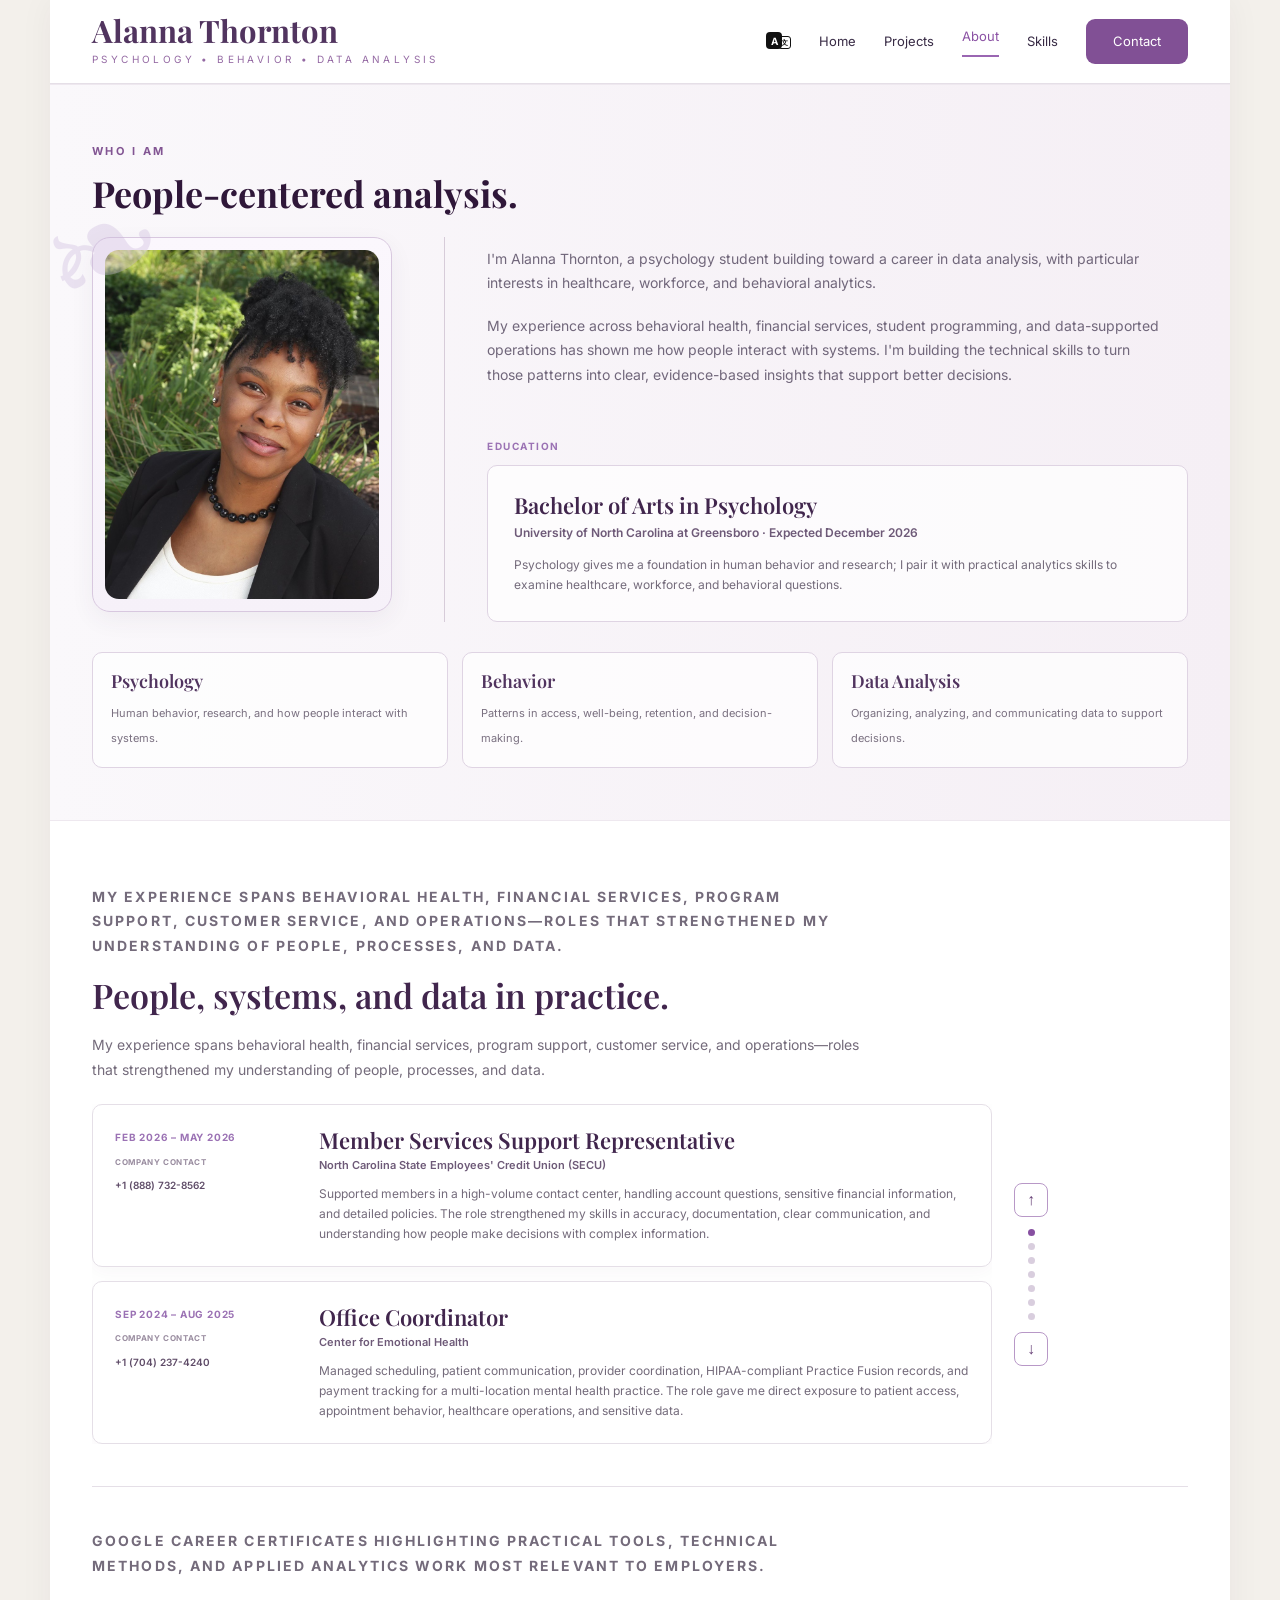
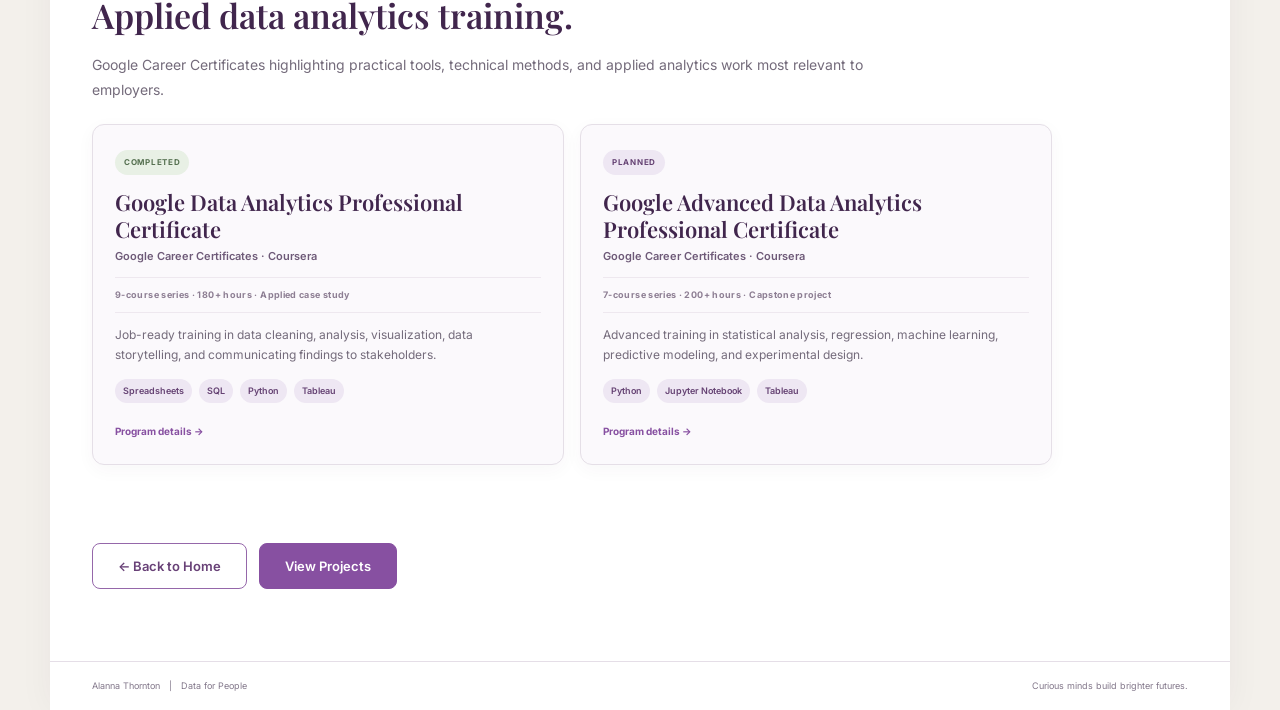
==== about.html @ 174da4b3 "Fix About language switching" ====
<!DOCTYPE html>
<html lang="en">
<head>
<meta charset="UTF-8">
<meta name="viewport" content="width=device-width,initial-scale=1.0">
<meta name="description" content="About Alanna Thornton: psychology, work experience, professional certificates, education, and a people-centered approach to data analysis.">
<title>About | Alanna Thornton</title>
<link rel="preconnect" href="https://fonts.googleapis.com">
<link rel="preconnect" href="https://fonts.gstatic.com" crossorigin>
<link href="https://fonts.googleapis.com/css2?family=Inter:wght@400;500;600;700&family=Playfair+Display:wght@600;700&display=swap" rel="stylesheet">
<link rel="stylesheet" href="styles.css?v=20260917-4">
<link rel="stylesheet" href="nav.css?v=4">
<link rel="stylesheet" href="about.css?v=12">
<script src="language.js?v=2" defer></script>
<script src="contact-language.js?v=1" defer></script>
<script src="about-page-language.js?v=1" defer></script>
<script src="experience-carousel.js?v=3" defer></script>
</head>
<body id="top">
<div class="page-shell">
<header class="site-header">
<div class="wordmark"><strong>Alanna Thornton</strong><span>PSYCHOLOGY • BEHAVIOR • DATA ANALYSIS</span></div>
<nav aria-label="Main navigation">
<a href="index.html">Home</a>
<div class="nav-dropdown">
<a href="projects.html">Projects</a>
<div class="nav-dropdown-menu" aria-label="Project categories">
<a href="healthcare.html">Healthcare</a>
<a href="workforce.html">Workforce</a>
<a href="behavioral.html">Behavioral</a>
</div>
</div>
<div class="nav-dropdown">
<a class="active" href="about.html">About</a>
<div class="nav-dropdown-menu" aria-label="About sections">
<a href="about.html#who-i-am">Who I Am</a>
<a href="about.html#work-experience">Work Experience</a>
<a href="about.html#certificates">Certificates</a>
</div>
</div>
<a href="index.html#skills">Skills</a>
<a class="connect" data-contact-nav href="contact.html">Contact</a>
</nav>
</header>
<main>
<section class="about section who-intro-combined" id="who-i-am" aria-labelledby="who-heading">
<div class="about-heading">
<p class="kicker">WHO I AM</p>
<h2 id="who-heading">People-centered analysis.</h2>
</div>
<div class="who-intro-grid">
<aside class="who-intro-photo" aria-label="Profile photo area">
<div class="profile-frame">
<img src="me.JPEG?v=1" alt="Portrait of Alanna Thornton">
</div>
</aside>
<div class="who-intro-copy">
<p>I'm Alanna Thornton, a psychology student building toward a career in data analysis, with particular interests in healthcare, workforce, and behavioral analytics.</p>
<p>My experience across behavioral health, financial services, student programming, and data-supported operations has shown me how people interact with systems. I'm building the technical skills to turn those patterns into clear, evidence-based insights that support better decisions.</p>
</div>
</div>
<div class="focus-grid">
<div class="focus-card"><strong>Psychology</strong><span>Human behavior, research, and how people interact with systems.</span></div>
<div class="focus-card"><strong>Behavior</strong><span>Patterns in access, well-being, retention, and decision-making.</span></div>
<div class="focus-card"><strong>Data Analysis</strong><span>Organizing, analyzing, and communicating data to support decisions.</span></div>
</div>
<div class="who-education" id="education" aria-labelledby="education-heading">
<p class="section-label">EDUCATION</p>
<div class="education-card">
<h3 id="education-heading">Bachelor of Arts in Psychology</h3>
<div class="education-school">University of North Carolina at Greensboro · Expected December 2026</div>
<p>Psychology gives me a foundation in human behavior and research; I pair it with practical analytics skills to examine healthcare, workforce, and behavioral questions.</p>
</div>
</div>
</section>
<div class="about-page">
<section class="about-section" id="work-experience" aria-labelledby="experience-heading">
<p class="section-label">WORK EXPERIENCE</p>
<h2 id="experience-heading">People, systems, and data in practice.</h2>
<p>My experience spans behavioral health, financial services, program support, customer service, and operations—roles that strengthened my understanding of people, processes, and data.</p>
<div class="experience-list">
<article class="experience-card">
<div class="experience-meta"><div class="experience-date">Feb 2026 – May 2026</div><div class="experience-phone"><span>Company contact</span><a href="tel:+18887328562">+1 (888) 732-8562</a></div></div>
<div><h3>Member Services Support Representative</h3><div class="experience-org">North Carolina State Employees' Credit Union (SECU)</div><p>Supported members in a high-volume contact center, handling account questions, sensitive financial information, and detailed policies. The role strengthened my skills in accuracy, documentation, clear communication, and understanding how people make decisions with complex information.</p></div>
</article>
<article class="experience-card">
<div class="experience-meta"><div class="experience-date">Sep 2024 – Aug 2025</div><div class="experience-phone"><span>Company contact</span><a href="tel:+17042374240">+1 (704) 237-4240</a></div></div>
<div><h3>Office Coordinator</h3><div class="experience-org">Center for Emotional Health</div><p>Managed scheduling, patient communication, provider coordination, HIPAA-compliant Practice Fusion records, and payment tracking for a multi-location mental health practice. The role gave me direct exposure to patient access, appointment behavior, healthcare operations, and sensitive data.</p></div>
</article>
<article class="experience-card">
<div class="experience-meta"><div class="experience-date">Feb 2023 – May 2023</div><div class="experience-phone"><span>HR contact</span><a href="tel:+18282516605">+1 (828) 251-6605</a></div></div>
<div><h3>Assistant Program & Academics Coordinator</h3><div class="experience-org">UNC Asheville Junior Bulldogs Program</div><p>Supported a 300+ student pre-college program by administering surveys, collecting data, maintaining databases, analyzing results, and recommending program improvements. This role most directly connected behavior, engagement, accessibility, and data-driven decision-making.</p></div>
</article>
<article class="experience-card">
<div class="experience-meta"><div class="experience-date">Jul 2024 – Aug 2024</div><div class="experience-phone"><span>Company contact</span><a href="tel:+13365423489">+1 (336) 542-3489</a></div></div>
<div><h3>Family Service Counselor</h3><div class="experience-org">Lakeview Memorial Park / Everstory Partners</div><p>Guided families through end-of-life planning, managed client records and required documentation, and explained service options. The role strengthened empathy-centered communication, accurate recordkeeping, and my understanding of decision-making under stress.</p></div>
</article>
<article class="experience-card">
<div class="experience-meta"><div class="experience-date">May 2023 – Jun 2023</div><div class="experience-phone"><span>Company contact</span><a href="tel:+18007332767">+1 (800) 733-2767</a></div></div>
<div><h3>Blood Drive Host</h3><div class="experience-org">American Red Cross</div><p>Organized a community blood drive, recruited donors through contact lists and community partnerships, and created outreach and social-media plans. The experience strengthened my understanding of engagement, participation behavior, and how communication influences follow-through.</p></div>
</article>
<article class="experience-card">
<div class="experience-meta"><div class="experience-date">May 2019 – Jun 2025</div><div class="experience-phone"><span>Company contact</span><a href="tel:+13362746500">+1 (336) 274-6500</a></div></div>
<div><h3>Warehouse Shift Lead / Inventory Specialist <span style="font-size:.65em;font-family:Inter,sans-serif;font-weight:600;color:#8a7b90">(Seasonal)</span></h3><div class="experience-org">Lucky Dog Volleyball</div><p>Received, inspected, inventoried, organized, and shipped uniforms nationwide. The role built practical experience in inventory accuracy, quality control, structured data, and workflow consistency—skills that translate directly to reliable analytical work.</p></div>
</article>
<article class="experience-card">
<div class="experience-meta"><div class="experience-date">Oct 2023 – Jun 2024</div><div class="experience-phone"><span>Company contact</span><a href="tel:+13365470771">+1 (336) 547-0771</a></div></div>
<div><h3>Cashier & Kitchen Staff</h3><div class="experience-org">Jams Deli</div><p>Served 200+ customers daily while supporting inventory, cash accuracy, reservations, and community events. The role provided experience with high-volume behavior patterns, operational flow, demand, and transaction accuracy.</p></div>
</article>
</div>
</section>
<section class="about-section" id="certificates" aria-labelledby="certificates-heading">
<p class="section-label">PROFESSIONAL CERTIFICATES</p>
<h2 id="certificates-heading">Applied data analytics training.</h2>
<p>Google Career Certificates highlighting practical tools, technical methods, and applied analytics work most relevant to employers.</p>
<div class="certificate-grid">
<article class="certificate-card">
<span class="certificate-status complete">Completed</span>
<h3>Google Data Analytics Professional Certificate</h3>
<div class="certificate-issuer">Google Career Certificates · Coursera</div>
<div class="certificate-meta">9-course series · 180+ hours · Applied case study</div>
<p>Job-ready training in data cleaning, analysis, visualization, data storytelling, and communicating findings to stakeholders.</p>
<div class="certificate-skills"><span>Spreadsheets</span><span>SQL</span><span>Python</span><span>Tableau</span></div>
<a class="certificate-link" href="https://www.coursera.org/professional-certificates/google-data-analytics" target="_blank" rel="noopener noreferrer">Program details →</a>
</article>
<article class="certificate-card">
<span class="certificate-status planned">Planned</span>
<h3>Google Advanced Data Analytics Professional Certificate</h3>
<div class="certificate-issuer">Google Career Certificates · Coursera</div>
<div class="certificate-meta">7-course series · 200+ hours · Capstone project</div>
<p>Advanced training in statistical analysis, regression, machine learning, predictive modeling, and experimental design.</p>
<div class="certificate-skills"><span>Python</span><span>Jupyter Notebook</span><span>Tableau</span></div>
<a class="certificate-link" href="https://www.coursera.org/professional-certificates/google-advanced-data-analytics" target="_blank" rel="noopener noreferrer">Program details →</a>
</article>
</div>
</section>
<div class="page-actions"><a class="btn outline" href="index.html">← Back to Home</a><a class="btn primary" href="projects.html">View Projects</a></div>
</div>
</main>
<footer><span>Alanna Thornton &nbsp; | &nbsp; Data for People</span><span>Curious minds build brighter futures.</span></footer>
</div>
</body>
</html>
---- styles.css ----
:root{--lav:#A78BCA;--plum:#51345F;--deep:#2f1739;--light:#EAE1F2;--sage:#879D84;--ivory:#FAF8F5;--paper:#fff;--gray:#E9E7EB;--text:#29242D;--muted:#706778;--line:#e5dfe7;--panel:#f8f4f8}*{box-sizing:border-box}html{scroll-behavior:smooth}body{margin:0;background:#f3f0eb;color:var(--text);font-family:Inter,sans-serif;line-height:1.55}.page-shell{width:min(1180px,100%);margin:0 auto;background:#fff;box-shadow:0 0 32px rgba(60,45,55,.05)}.site-header{height:84px;padding:0 42px;display:flex;align-items:center;justify-content:space-between;border-bottom:1px solid var(--line);background:#fff}.wordmark{text-decoration:none;color:var(--plum);display:flex;flex-direction:column}.wordmark strong{font:700 31px/1 'Playfair Display',serif}.wordmark span{font-size:10px;letter-spacing:.34em;margin-top:6px;color:#9469a3}.site-header nav{display:flex;align-items:center;gap:28px}.site-header nav a{font-size:13px;text-decoration:none;color:#382b45}.site-header nav .active{color:#8b52a4;border-bottom:2px solid #9a66b2;padding-bottom:8px}.site-header .connect{background:#815095;color:#fff;padding:12px 27px;border-radius:9px}.hero{display:grid;grid-template-columns:51% 49%;min-height:475px;background:#fff}.hero-copy{padding:56px 38px 54px 42px;display:flex;flex-direction:column;justify-content:center}.kicker{font-size:11px;letter-spacing:.22em;color:#825593;font-weight:700;margin:0 0 16px}.kicker span{padding:0 7px;color:#795386}.hero h1,.section-title h2,.about h2,.lower h2{font-family:'Playfair Display',serif;color:var(--deep)}.hero h1{font-size:54px;line-height:.98;letter-spacing:-.02em;margin:0 0 20px}.hero-copy>p:not(.kicker){max-width:560px;margin:0 0 25px;color:#685f70;font-size:15px;line-height:1.62}.actions,.contact-actions{display:flex;gap:14px;flex-wrap:wrap}.btn{display:inline-flex;align-items:center;justify-content:center;text-decoration:none;padding:12px 25px;border-radius:8px;font-size:13px;font-weight:600;transition:.2s ease}.btn.primary{background:#8750a1;color:#fff;border:1px solid #8750a1}.btn.outline{border:1px solid #9567aa;color:#684177;background:#fff}.btn:hover{transform:translateY(-1px)}.hero-art{overflow:hidden;background:#f3ede9}.hero-art img{display:block;width:100%;height:100%;min-height:475px;object-fit:cover}.section{padding:56px 42px}.projects{background:#fff}.section-title{display:flex;justify-content:space-between;align-items:flex-end;gap:28px;margin-bottom:26px}.section-title h2,.about h2,.lower h2{font-size:29px;line-height:1.08;margin:0}.section-title p,.lower p{font-size:12px;color:var(--muted);margin:5px 0 0}.section-title>a,.project-link{color:#814a9b;font-size:12px}.cards{display:grid;grid-template-columns:repeat(3,1fr);gap:18px}.project-card{border:1px solid var(--line);border-radius:7px;padding:10px;background:#fff;display:flex;flex-direction:column;min-height:390px}.preview{height:192px;border:1px solid #e4dfe6;border-radius:4px;background:#fcfbfd;padding:8px;overflow:hidden}.preview-title{height:27px;padding:5px 9px;background:#f0e9f4;color:#4f2e62;font-size:11px;font-weight:700}.metrics{display:grid;grid-template-columns:repeat(3,1fr);gap:6px;margin:7px 0}.metrics b{background:#fff;text-align:center;color:#432452;padding:8px 2px;font-size:14px}.metrics small{display:block;color:#776d7e;font-size:7px;margin-top:3px}.line-chart{height:68px;display:flex;align-items:flex-end;gap:18px;padding:9px 15px;position:relative}.line-chart:before{content:"";position:absolute;left:13px;right:13px;top:36px;border-top:2px solid #9f73b9;transform:skewY(-7deg);opacity:.7}.line-chart i{width:9px;height:9px;border-radius:50%;background:#9568b3;position:relative;z-index:2}.line-chart i:nth-child(2){transform:translateY(-13px)}.line-chart i:nth-child(3){transform:translateY(-5px)}.line-chart i:nth-child(4){transform:translateY(-23px)}.line-chart i:nth-child(5){transform:translateY(-12px)}.line-chart i:nth-child(6){transform:translateY(-19px)}.line-chart i:nth-child(7){transform:translateY(-8px)}.baseline{margin:1px 16px;border-top:2px solid #8aa087}.bar-chart{height:88px;display:flex;align-items:flex-end;gap:12px;padding:8px 17px}.bar-chart i{width:27px;background:#9b72b4;height:55%}.bar-chart i:nth-child(2){height:76%}.bar-chart i:nth-child(3){height:48%}.bar-chart i:nth-child(4){height:42%}.bar-chart i:nth-child(5){height:32%}.bar-chart i:nth-child(6){height:23%;background:#879D84}.code{font:8px/1.7 monospace;color:#6b6271;background:#fff;border:1px solid #ece8ee;margin-top:7px;padding:9px;height:78px}.scatter{height:70px;position:relative}.scatter i{position:absolute;width:9px;height:9px;border-radius:50%;background:#9066ad}.scatter i:nth-child(1){left:12%;top:42%}.scatter i:nth-child(2){left:30%;top:69%}.scatter i:nth-child(3){left:50%;top:39%}.scatter i:nth-child(4){left:71%;top:58%}.scatter i:nth-child(5){left:88%;top:36%}.project-card h3{font:600 18px/1.2 'Playfair Display',serif;color:#41264d;margin:11px 0 6px}.project-card>p{font-size:11px;line-height:1.5;color:#746b7b;margin:0 0 10px}.chips{display:flex;gap:6px;margin:0 0 9px;flex-wrap:wrap}.chips span{font-size:8px;background:#eee7f3;color:#654273;border-radius:12px;padding:4px 8px}.project-link{margin-top:auto;display:inline-block}.about{position:relative;background:linear-gradient(90deg,#faf8fb,#f5eff5);display:grid;grid-template-columns:42% 58%;gap:48px;align-items:center;border-top:1px solid #eee8ef;border-bottom:1px solid #eee8ef;padding-top:64px;padding-bottom:64px;overflow:hidden}.about:before{content:"❧";position:absolute;left:-8px;bottom:-24px;font-size:145px;color:#cbb8dc;opacity:.35;transform:rotate(-23deg)}.about-heading,.about-copy{position:relative;z-index:1}.about-copy{border-left:1px solid #d7ccd9;padding-left:42px}.about-copy p{font-size:13px;line-height:1.65;color:#71677b;margin:0 0 20px;max-width:560px}.about-copy .btn{padding:10px 18px;font-size:11px}.lower{display:block;background:#fff;padding-top:50px;padding-bottom:52px}.skills{padding:0;border:0}.skill-grid{display:grid;grid-template-columns:repeat(5,minmax(0,1fr));gap:12px;margin-top:22px}.skill-grid span{display:flex;align-items:center;gap:9px;min-height:54px;background:#fff;border:1px solid #e7e1e8;border-radius:8px;padding:12px 14px;font-size:11px;line-height:1.35;color:#493454;box-shadow:0 2px 5px rgba(63,45,70,.05)}.skill-grid b{font-size:15px;color:#6e4e80;flex:0 0 auto}.note{margin-top:15px!important;font-size:9px!important}.contact{padding-left:40px}.contact p{max-width:430px;line-height:1.55;margin:6px 0 18px}.contact .btn{padding:11px 18px;font-size:11px}.disabled{opacity:.76;cursor:default;pointer-events:none}footer{padding:17px 42px;display:flex;justify-content:space-between;gap:20px;font-size:9px;color:#82778a;background:#fff;border-top:1px solid #e5dee7}@media(max-width:900px){.site-header{height:auto;padding:18px 24px;align-items:flex-start}.wordmark strong{font-size:25px}.site-header nav{gap:14px;flex-wrap:wrap;justify-content:flex-end}.site-header nav a{font-size:11px}.site-header .connect{padding:9px 13px}.hero{grid-template-columns:1fr}.hero-copy{padding:54px 30px}.hero h1{font-size:50px}.hero-art img{min-height:390px}.cards{grid-template-columns:1fr}.project-card{min-height:0}.preview{height:230px}.about{grid-template-columns:1fr}.about-copy{border-left:0;border-top:1px solid #d7ccd9;padding:28px 0 0}.skill-grid{grid-template-columns:repeat(3,1fr)}}@media(max-width:560px){.site-header{display:block}.wordmark{margin-bottom:17px}.site-header nav{justify-content:flex-start}.site-header nav a{font-size:10px}.hero-copy,.section{padding-left:22px;padding-right:22px}.hero h1{font-size:42px}.hero-art img{min-height:300px}.section-title{display:block}.section-title>a{display:inline-block;margin-top:10px}.section{padding-top:44px;padding-bottom:44px}.skill-grid{grid-template-columns:1fr}.about:before{font-size:100px}.contact-actions{align-items:stretch;flex-direction:column}.contact .btn{width:100%}footer{padding:16px 22px;flex-direction:column}}
---- nav.css ----
.site-header nav> a,.site-header nav .nav-dropdown>a{transition:color .2s ease,opacity .2s ease}.site-header nav> a:not(.active):hover,.site-header nav .nav-dropdown>a:hover{color:#8750a1}.nav-dropdown{position:relative;display:flex;align-items:center}.nav-dropdown>a{font-size:13px;text-decoration:none;color:#382b45;white-space:nowrap}.nav-dropdown-menu{position:absolute;top:calc(100% + 12px);left:50%;z-index:50;min-width:170px;padding:8px;background:#fff;border:1px solid #e5dfe7;border-radius:9px;box-shadow:0 12px 28px rgba(60,45,55,.12);opacity:0;visibility:hidden;pointer-events:none;transform:translate(-50%,-6px);transition:opacity .18s ease,transform .18s ease,visibility .18s ease}.nav-dropdown:hover .nav-dropdown-menu,.nav-dropdown:focus-within .nav-dropdown-menu{opacity:1;visibility:visible;pointer-events:auto;transform:translate(-50%,0)}.nav-dropdown-menu a{display:block;padding:9px 11px;border-radius:6px;font-size:12px!important;line-height:1.2;text-decoration:none;color:#4b3b53!important;white-space:nowrap;transition:background .18s ease,color .18s ease}.nav-dropdown-menu a:hover,.nav-dropdown-menu a:focus-visible{background:#f2ebf6;color:#76468b!important}.nav-dropdown-menu::before{content:"";position:absolute;left:0;right:0;top:-13px;height:13px}.language-switcher{position:relative;display:flex;align-items:center;flex:0 0 auto}.language-toggle{position:relative;width:25px;height:20px;padding:0;border:0;background:transparent;cursor:pointer}.lang-glyph{position:absolute;display:flex;align-items:center;justify-content:center;font-family:Inter,sans-serif;font-weight:700;line-height:1}.lang-a{left:0;top:1px;width:16px;height:17px;border-radius:4px;background:#111;color:#fff;font-size:10px;z-index:2}.lang-char{left:12px;top:5px;width:13px;height:13px;border:1.1px solid #111;border-radius:3px;background:#fff;color:#111;font-size:7px;z-index:1}.language-toggle:hover .lang-a,.language-toggle:focus-visible .lang-a{background:#51345f}.language-toggle:focus-visible{outline:2px solid #a78bca;outline-offset:2px;border-radius:4px}.language-menu{position:absolute;top:calc(100% + 10px);left:0;z-index:60;min-width:142px;padding:7px;background:#fff;border:1px solid #e5dfe7;border-radius:9px;box-shadow:0 12px 28px rgba(60,45,55,.14);opacity:0;visibility:hidden;pointer-events:none;transform:translateY(-5px);transition:opacity .18s ease,transform .18s ease,visibility .18s ease}.language-switcher.open .language-menu{opacity:1;visibility:visible;pointer-events:auto;transform:translateY(0)}.language-menu button{width:100%;border:0;background:transparent;border-radius:6px;padding:9px 10px;text-align:left;font:500 12px/1.2 Inter,sans-serif;color:#4b3b53;cursor:pointer}.language-menu button:hover,.language-menu button:focus-visible{background:#f2ebf6;color:#76468b;outline:none}.language-menu button.active{background:#eee7f3;color:#654273;font-weight:700}@media(max-width:900px){.nav-dropdown-menu{left:0;transform:translate(0,-6px)}.nav-dropdown:hover .nav-dropdown-menu,.nav-dropdown:focus-within .nav-dropdown-menu{transform:translate(0,0)}.language-menu{left:0}}
---- about.css ----
.about-page{padding:64px 42px 72px;background:#fff}.about-intro{max-width:760px;margin-bottom:42px}.about-intro .kicker{margin-bottom:14px}.about-intro h1{font:700 48px/1.04 'Playfair Display',serif;color:var(--deep);margin:0 0 16px}.about-intro>p{font-size:15px;line-height:1.7;color:var(--muted);margin:0}.about-section{scroll-margin-top:105px;padding:42px 0;border-top:1px solid var(--line)}.about-section:first-of-type{border-top:0;padding-top:0}.section-label{font-size:10px;font-weight:700;letter-spacing:.15em;text-transform:uppercase;color:#9b72b4;margin:0 0 10px}.about-section h2{font:600 34px/1.15 'Playfair Display',serif;color:#41264d;margin:0 0 18px}.about-section>p{max-width:780px;font-size:14px;line-height:1.75;color:#746b7b;margin:0 0 18px}.who-layout{display:grid;grid-template-columns:minmax(0,1.35fr) minmax(250px,.65fr);gap:34px;align-items:start}.who-copy{min-width:0}.who-copy>p{max-width:780px;font-size:14px;line-height:1.75;color:#746b7b;margin:0 0 18px}.who-photo-panel{display:flex;justify-content:flex-end;padding-top:2px}.profile-frame{width:100%;max-width:300px;aspect-ratio:4/5;border:1px solid #d8c8df;border-radius:18px;padding:12px;background:linear-gradient(180deg,#fbf7fd 0%,#f6f1f9 100%);box-shadow:0 8px 24px rgba(69,48,77,.06)}.profile-placeholder{width:100%;height:100%;border:2px dashed #ccb8d7;border-radius:14px;background:#fff;display:flex;flex-direction:column;align-items:center;justify-content:center;text-align:center;padding:20px}.profile-placeholder span{display:block;font:600 20px/1.2 'Playfair Display',serif;color:#51345f;margin-bottom:7px}.profile-placeholder small{font-size:11px;line-height:1.5;color:#8a7b90}.profile-frame img{width:100%;height:100%;object-fit:cover;border-radius:14px;display:block}.focus-grid{display:grid;grid-template-columns:repeat(3,minmax(0,1fr));gap:14px;margin-top:24px}.focus-card{border:1px solid var(--line);border-radius:10px;padding:18px;background:#fbf9fc}.focus-card strong{display:block;font:600 18px/1.2 'Playfair Display',serif;color:#51345f;margin-bottom:7px}.focus-card span{font-size:11px;line-height:1.55;color:#7a7080}.experience-list{display:grid;gap:16px;max-width:900px;max-height:340px;overflow-y:auto;overscroll-behavior:contain;scroll-snap-type:y mandatory;scroll-padding:14px;padding:4px 12px 4px 0;scrollbar-width:thin;scrollbar-color:#bda7c8 #f3eef5}.experience-list::-webkit-scrollbar{width:7px}.experience-list::-webkit-scrollbar-track{background:#f3eef5;border-radius:99px}.experience-list::-webkit-scrollbar-thumb{background:#bda7c8;border-radius:99px}.experience-card{display:grid;grid-template-columns:180px 1fr;gap:24px;border:1px solid var(--line);border-radius:10px;padding:22px;background:#fff;box-shadow:0 5px 18px rgba(69,48,77,.04);scroll-snap-align:start;scroll-snap-stop:always;transition:border-color .2s ease,box-shadow .2s ease,transform .2s ease}.experience-card:hover{border-color:#d8c8df;box-shadow:0 8px 22px rgba(69,48,77,.07);transform:translateY(-1px)}.experience-meta{padding-top:3px}.experience-date{font-size:10px;font-weight:700;letter-spacing:.08em;text-transform:uppercase;color:#9b72b4}.experience-phone{margin-top:10px}.experience-phone span{display:block;font-size:8px;font-weight:700;letter-spacing:.08em;text-transform:uppercase;color:#9a8da0;margin-bottom:3px}.experience-phone a{font-size:10px;font-weight:600;color:#5f4c68;text-decoration:none;white-space:nowrap}.experience-phone a:hover,.experience-phone a:focus-visible{color:#8750a1;text-decoration:underline}.experience-card h3{font:600 22px/1.2 'Playfair Display',serif;color:#41264d;margin:0 0 4px}.experience-org{font-size:11px;font-weight:600;color:#6e5a78;margin-bottom:10px}.experience-card p{font-size:12px;line-height:1.65;color:#746b7b;margin:0}.education-card{max-width:900px;border:1px solid var(--line);border-radius:10px;padding:26px;background:#fbf9fc}.education-card h3{font:600 25px/1.2 'Playfair Display',serif;color:#41264d;margin:0 0 6px}.education-school{font-size:12px;font-weight:600;color:#6e5a78;margin-bottom:12px}.education-card p{font-size:13px;line-height:1.7;color:#746b7b;margin:0}.page-actions{display:flex;gap:12px;flex-wrap:wrap;margin-top:36px}@media(max-width:900px){.about-page{padding:52px 30px}.about-intro h1{font-size:42px}.who-layout{grid-template-columns:1fr;gap:24px}.who-photo-panel{justify-content:flex-start}.profile-frame{max-width:270px}.focus-grid{grid-template-columns:1fr}.experience-list{max-height:390px}.experience-card{grid-template-columns:1fr;gap:8px}.experience-phone{margin-top:7px}}@media(max-width:560px){.about-page{padding:44px 22px 56px}.about-intro h1{font-size:36px}.about-section h2{font-size:30px}.who-photo-panel{display:block;width:100%;padding-top:2px}.profile-frame{max-width:240px;margin-left:auto;margin-right:auto}.experience-list{max-height:430px;padding-right:8px}.experience-card,.education-card{padding:20px}}
.experience-carousel-shell{display:grid;grid-template-columns:minmax(0,900px) 42px;gap:18px;align-items:center;max-width:960px;margin-top:22px}.experience-carousel-viewport{min-width:0;overflow:hidden;transition:height .48s cubic-bezier(.22,.61,.36,1)}.experience-carousel-shell .experience-list{display:grid;gap:14px;max-width:none;max-height:none;overflow:visible;overscroll-behavior:auto;scroll-snap-type:none;scroll-padding:0;padding:0;scrollbar-width:auto;will-change:transform}.experience-carousel-shell .experience-list::-webkit-scrollbar{display:none}.experience-carousel-shell .experience-card{scroll-snap-align:none;scroll-snap-stop:normal}.experience-carousel-shell .experience-card[hidden]{display:none!important}.experience-carousel-nav{display:flex;flex-direction:column;align-items:center;justify-content:center;gap:9px}.experience-carousel-btn{width:34px;height:34px;border:1px solid #b898c7;border-radius:8px;background:#fff;color:#684177;font-size:16px;line-height:1;cursor:pointer;transition:background .18s ease,color .18s ease,border-color .18s ease,transform .18s ease}.experience-carousel-btn:hover,.experience-carousel-btn:focus-visible{background:#f2ebf6;color:#76468b;border-color:#9567aa;transform:translateY(-1px)}.experience-carousel-dots{display:flex;flex-direction:column;align-items:center;gap:7px;padding:3px 0}.experience-carousel-dot{width:7px;height:7px;padding:0;border:0;border-radius:50%;background:#d9cede;cursor:pointer}.experience-carousel-dot.active{background:#8750a1}@media(max-width:900px){.experience-carousel-shell{grid-template-columns:minmax(0,1fr) 38px;gap:14px}}@media(max-width:560px){.experience-carousel-shell{grid-template-columns:1fr;gap:14px}.experience-carousel-nav{flex-direction:row}.experience-carousel-dots{flex-direction:row;flex-wrap:wrap;justify-content:center}}
.certificate-grid{display:grid;grid-template-columns:repeat(2,minmax(0,1fr));gap:16px;max-width:960px;margin-top:22px}.certificate-card{position:relative;border:1px solid var(--line);border-radius:12px;padding:22px;background:#fbf9fc;box-shadow:0 5px 18px rgba(69,48,77,.04)}.certificate-status{display:inline-flex;align-items:center;border-radius:999px;padding:6px 9px;font-size:8px;font-weight:700;letter-spacing:.09em;text-transform:uppercase;margin-bottom:14px}.certificate-status.complete{background:#e8f0e5;color:#557050}.certificate-status.planned{background:#eee7f3;color:#654273}.certificate-card h3{font:600 22px/1.22 'Playfair Display',serif;color:#41264d;margin:0 0 6px}.certificate-issuer{font-size:11px;font-weight:600;color:#6e5a78;margin-bottom:12px}.certificate-meta{padding:10px 0;border-top:1px solid #eee8ef;border-bottom:1px solid #eee8ef;font-size:9px;font-weight:700;letter-spacing:.04em;color:#8d7e93;margin-bottom:12px}.certificate-card p{font-size:12px;line-height:1.65;color:#746b7b;margin:0 0 14px}.certificate-skills{display:flex;flex-wrap:wrap;gap:7px;margin-bottom:14px}.certificate-skills span{font-size:9px;font-weight:600;color:#654273;background:#eee7f3;border-radius:999px;padding:5px 8px}.certificate-link{font-size:10px;font-weight:700;color:#8750a1;text-decoration:none}.certificate-link:hover,.certificate-link:focus-visible{text-decoration:underline;color:#684177}@media(max-width:760px){.certificate-grid{grid-template-columns:1fr}}
.about.who-intro-combined{display:block;padding:58px 42px 52px;scroll-margin-top:105px}.who-intro-combined:before{top:52px;bottom:auto}.who-intro-combined .about-heading{max-width:700px}.who-intro-combined .about-heading .kicker{margin-bottom:14px}.who-intro-combined .about-heading h2{font-size:36px;line-height:1.08}.who-intro-grid{position:relative;z-index:1;display:grid;grid-template-columns:minmax(240px,300px) minmax(0,1fr);gap:52px;align-items:start;margin-top:30px}.who-intro-photo{display:flex;justify-content:flex-start}.who-intro-photo .profile-frame{max-width:300px}.who-intro-copy{border-left:1px solid #d7ccd9;padding:10px 0 8px 42px;min-width:0}.who-intro-copy p{max-width:680px;font-size:14px;line-height:1.75;color:#71677b;margin:0 0 18px}.who-intro-copy p:last-child{margin-bottom:0}.who-intro-combined .focus-grid{position:relative;z-index:1;margin-top:30px}.who-intro-combined .focus-card{background:rgba(255,255,255,.72);border-color:#dfd4e3}.who-education{position:relative;z-index:1;margin-top:30px;padding-top:24px;border-top:0;scroll-margin-top:105px}.who-education .section-label{margin-bottom:10px}.who-education .education-card{max-width:none;background:rgba(255,255,255,.72);border-color:#dfd4e3}.who-education .education-card h3{font-size:22px}.who-education .education-card p{font-size:12px;line-height:1.65}@media(max-width:900px){.about.who-intro-combined{padding:50px 30px 46px}.who-intro-grid{grid-template-columns:240px minmax(0,1fr);gap:34px}.who-intro-photo .profile-frame{max-width:240px}.who-intro-copy{padding-left:30px}.who-intro-combined .about-heading h2{font-size:33px}}@media(max-width:680px){.who-intro-grid{grid-template-columns:1fr;gap:24px}.who-intro-photo{justify-content:center}.who-intro-photo .profile-frame{max-width:240px}.who-intro-copy{border-left:0;border-top:1px solid #d7ccd9;padding:24px 0 0}.who-intro-combined .focus-grid{grid-template-columns:1fr}}@media(max-width:560px){.about.who-intro-combined{padding:44px 22px 40px}.who-intro-combined .about-heading h2{font-size:30px}.who-intro-copy p{font-size:13px}.who-education{margin-top:24px;padding-top:20px}.who-education .education-card{padding:20px}}
/* Position education in the open space to the right of the portrait on wider screens. */
@media(min-width:681px){.about.who-intro-combined{display:grid;grid-template-columns:minmax(240px,300px) minmax(0,1fr);column-gap:52px;row-gap:24px;align-items:start}.who-intro-combined .about-heading{grid-column:1/-1;grid-row:1}.who-intro-grid{display:contents}.who-intro-photo{grid-column:1;grid-row:2/4}.who-intro-copy{grid-column:2;grid-row:2;margin:0}.who-education{grid-column:2;grid-row:3;margin-top:-24px!important;padding:44px 0 0 42px!important;border-left:1px solid #d7ccd9}.who-intro-combined .focus-grid{grid-column:1/-1;grid-row:4;margin-top:6px}}@media(min-width:681px) and (max-width:900px){.about.who-intro-combined{grid-template-columns:240px minmax(0,1fr);column-gap:34px}.who-education{padding-left:30px!important}}
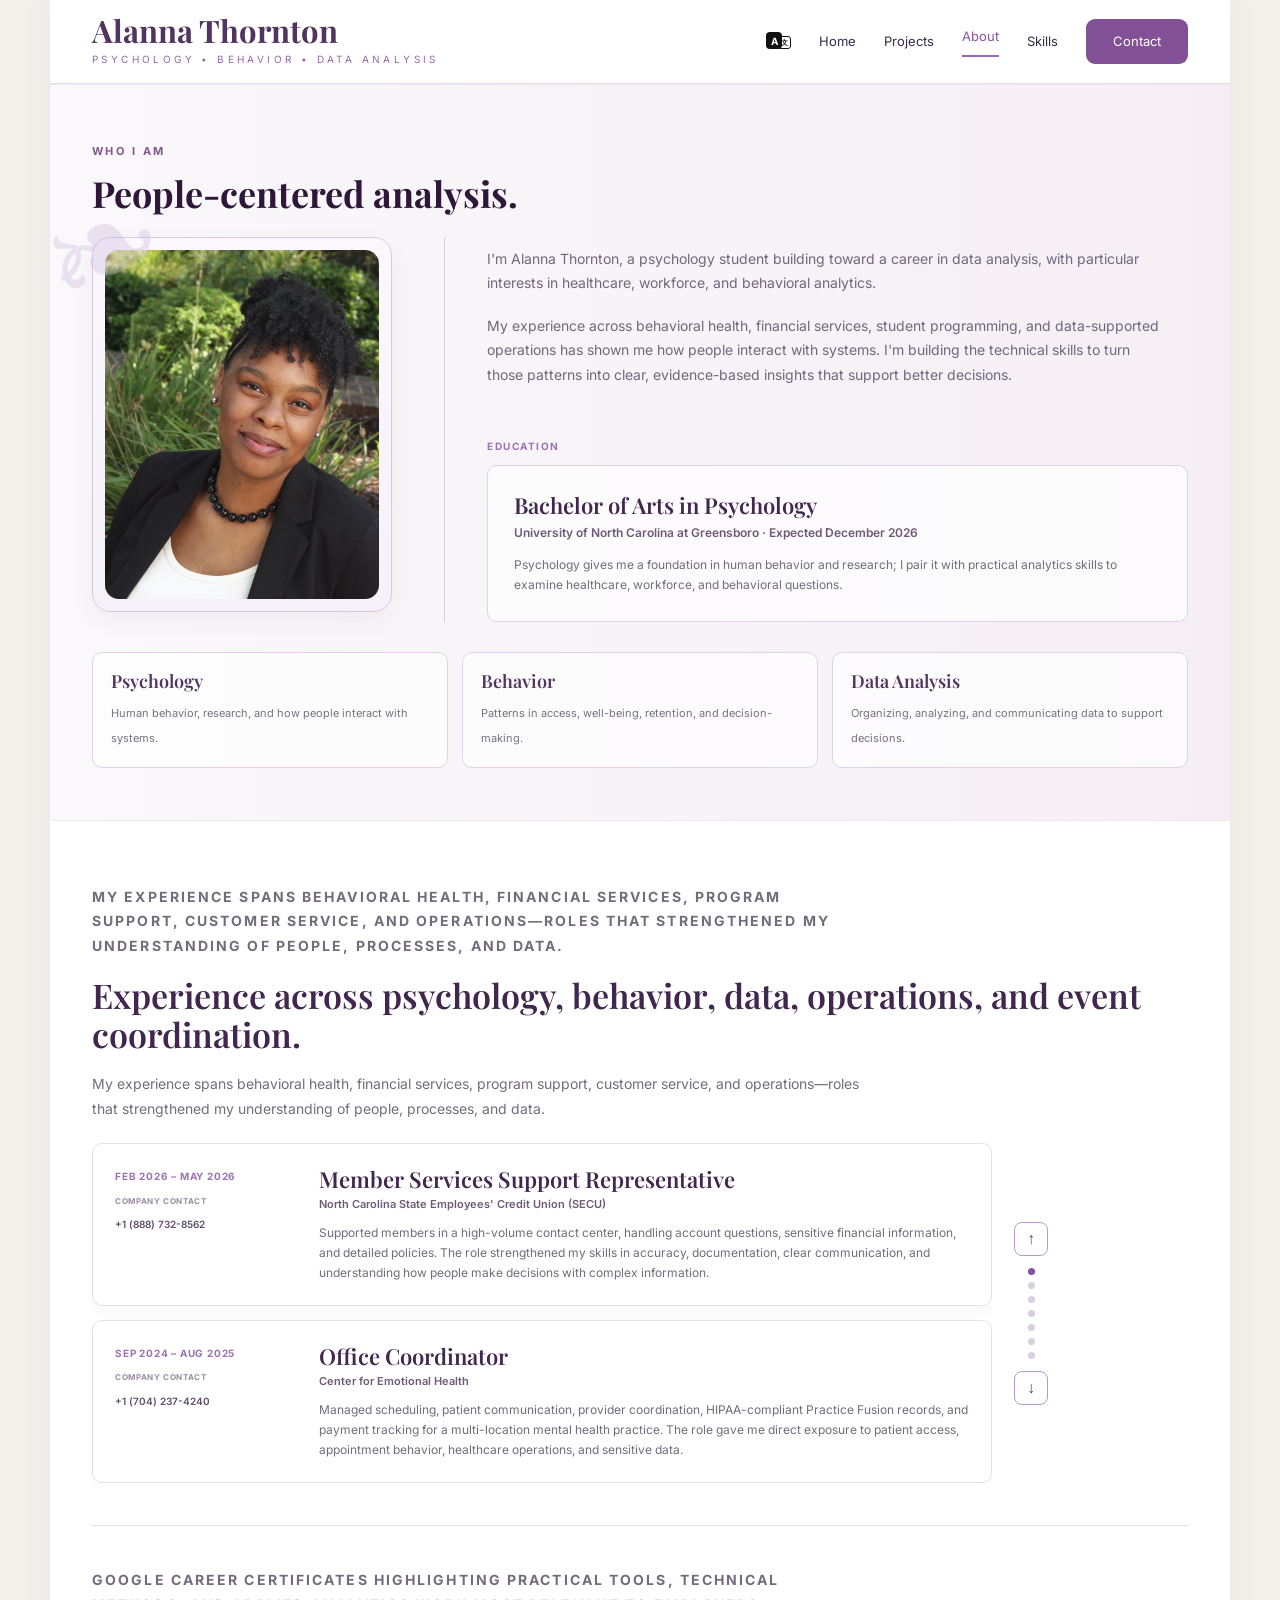
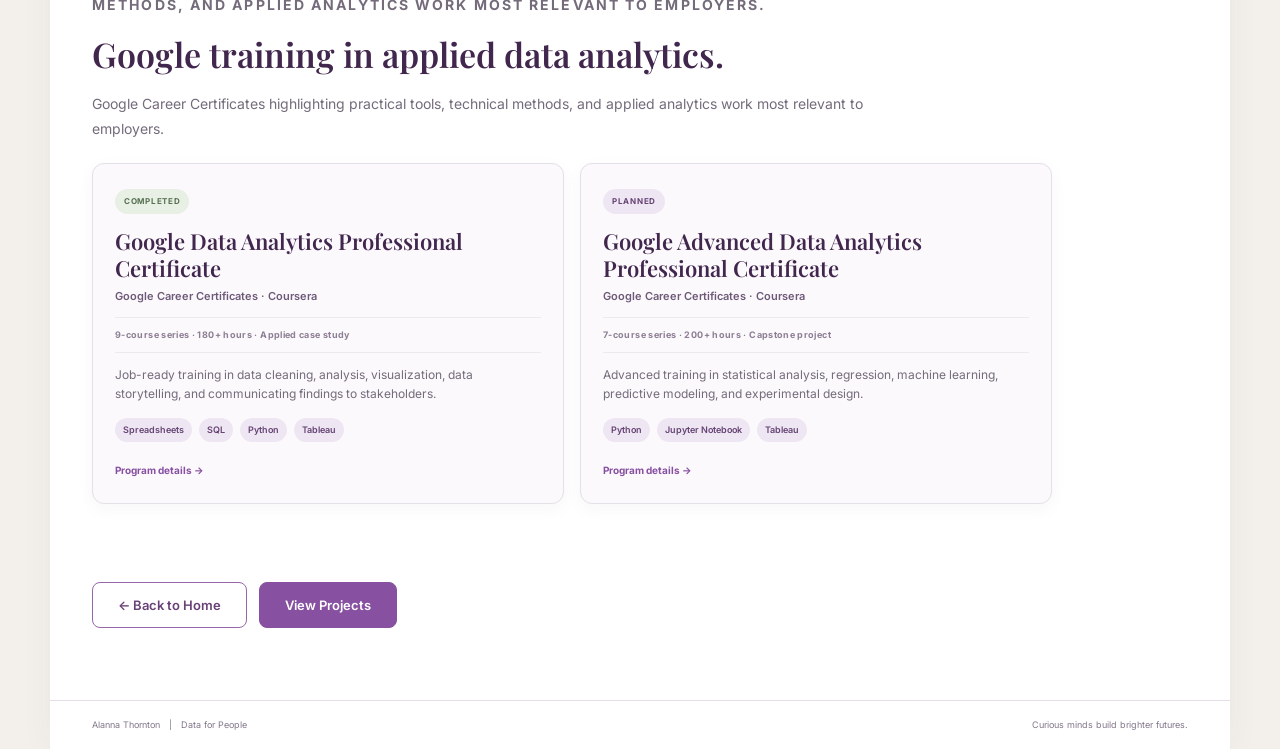
==== commit b0a66f51: "Restore original About section headings" ====
--- a/about.html
+++ b/about.html
@@ -14,6 +14,7 @@
 <script src="language.js?v=2" defer></script>
 <script src="contact-language.js?v=1" defer></script>
 <script src="about-page-language.js?v=1" defer></script>
+<script src="about-title-fix.js?v=1" defer></script>
 <script src="experience-carousel.js?v=3" defer></script>
 </head>
 <body id="top">
@@ -76,7 +77,7 @@
 <div class="about-page">
 <section class="about-section" id="work-experience" aria-labelledby="experience-heading">
 <p class="section-label">WORK EXPERIENCE</p>
-<h2 id="experience-heading">People, systems, and data in practice.</h2>
+<h2 id="experience-heading">Experience across psychology, behavior, data, operations, and event coordination.</h2>
 <p>My experience spans behavioral health, financial services, program support, customer service, and operations—roles that strengthened my understanding of people, processes, and data.</p>
 <div class="experience-list">
 <article class="experience-card">
@@ -111,7 +112,7 @@
 </section>
 <section class="about-section" id="certificates" aria-labelledby="certificates-heading">
 <p class="section-label">PROFESSIONAL CERTIFICATES</p>
-<h2 id="certificates-heading">Applied data analytics training.</h2>
+<h2 id="certificates-heading">Google training in applied data analytics.</h2>
 <p>Google Career Certificates highlighting practical tools, technical methods, and applied analytics work most relevant to employers.</p>
 <div class="certificate-grid">
 <article class="certificate-card">
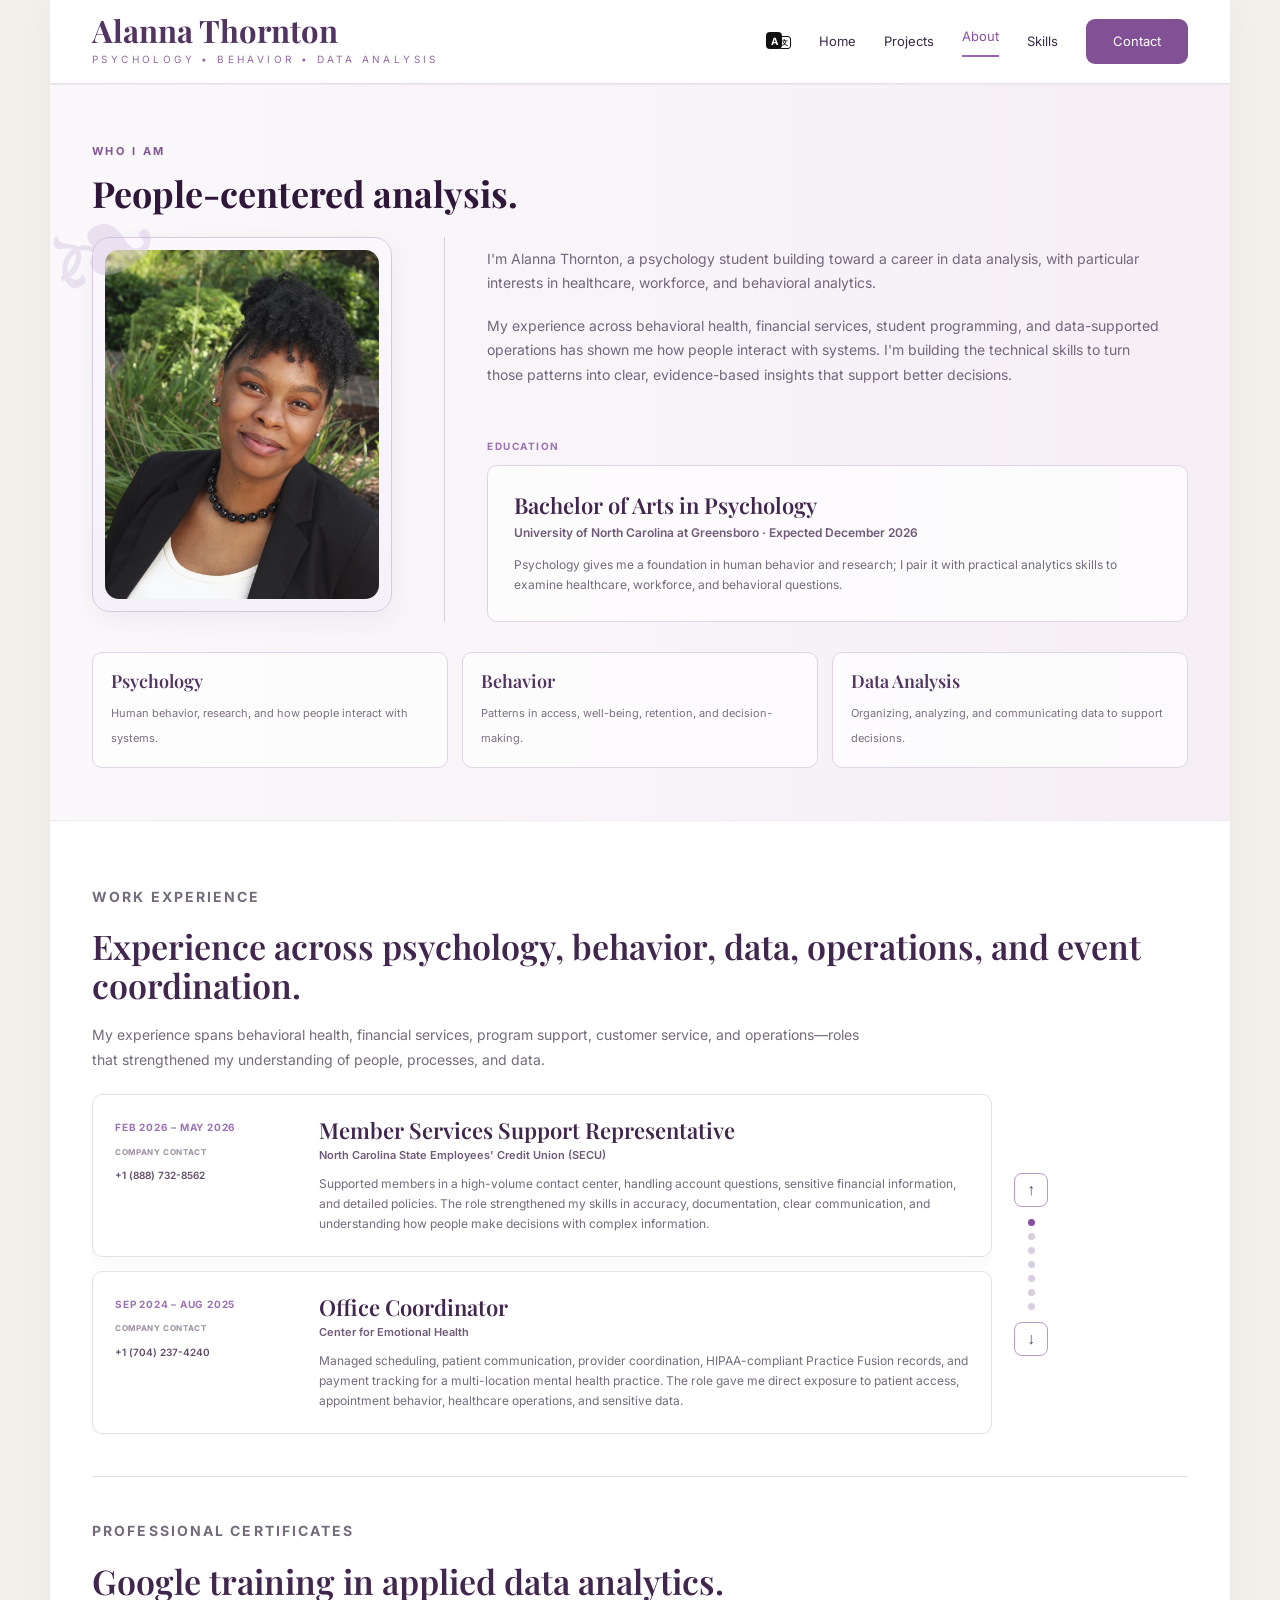
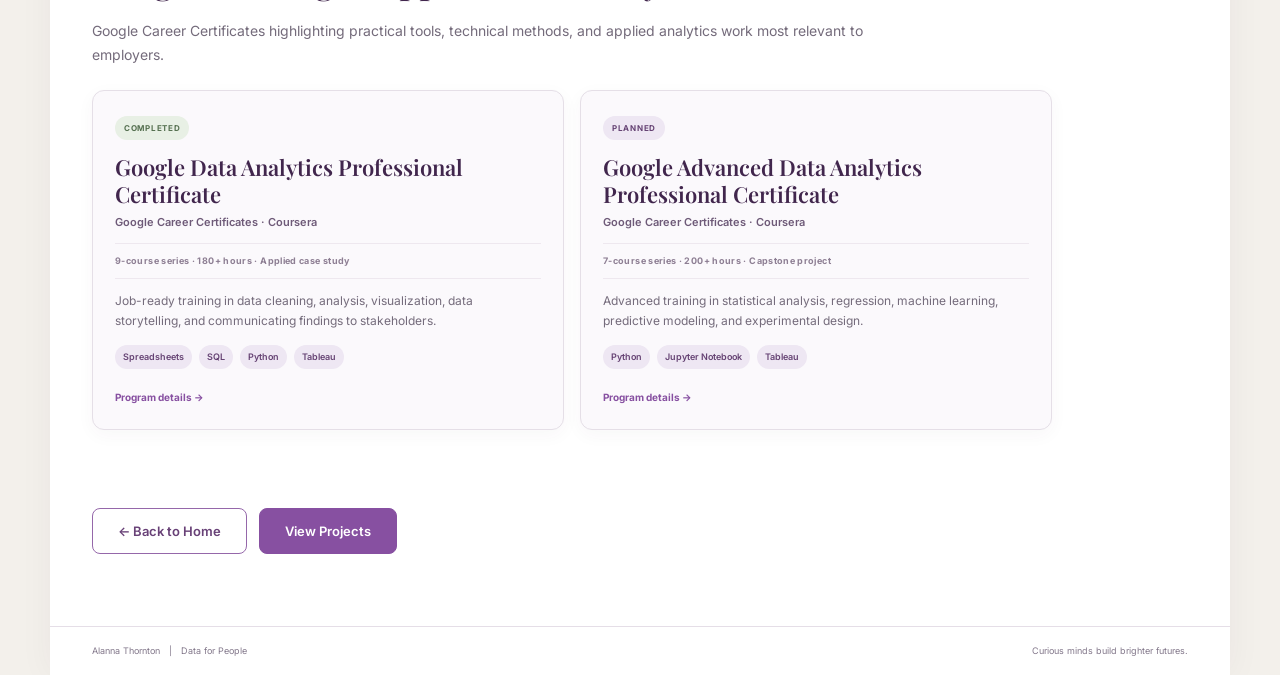
==== commit 37932320: "Refresh About translation scripts" ====
--- a/about.html
+++ b/about.html
@@ -13,8 +13,8 @@
 <link rel="stylesheet" href="about.css?v=12">
 <script src="language.js?v=2" defer></script>
 <script src="contact-language.js?v=1" defer></script>
-<script src="about-page-language.js?v=1" defer></script>
-<script src="about-title-fix.js?v=1" defer></script>
+<script src="about-page-language.js?v=2" defer></script>
+<script src="about-title-fix.js?v=2" defer></script>
 <script src="experience-carousel.js?v=3" defer></script>
 </head>
 <body id="top">
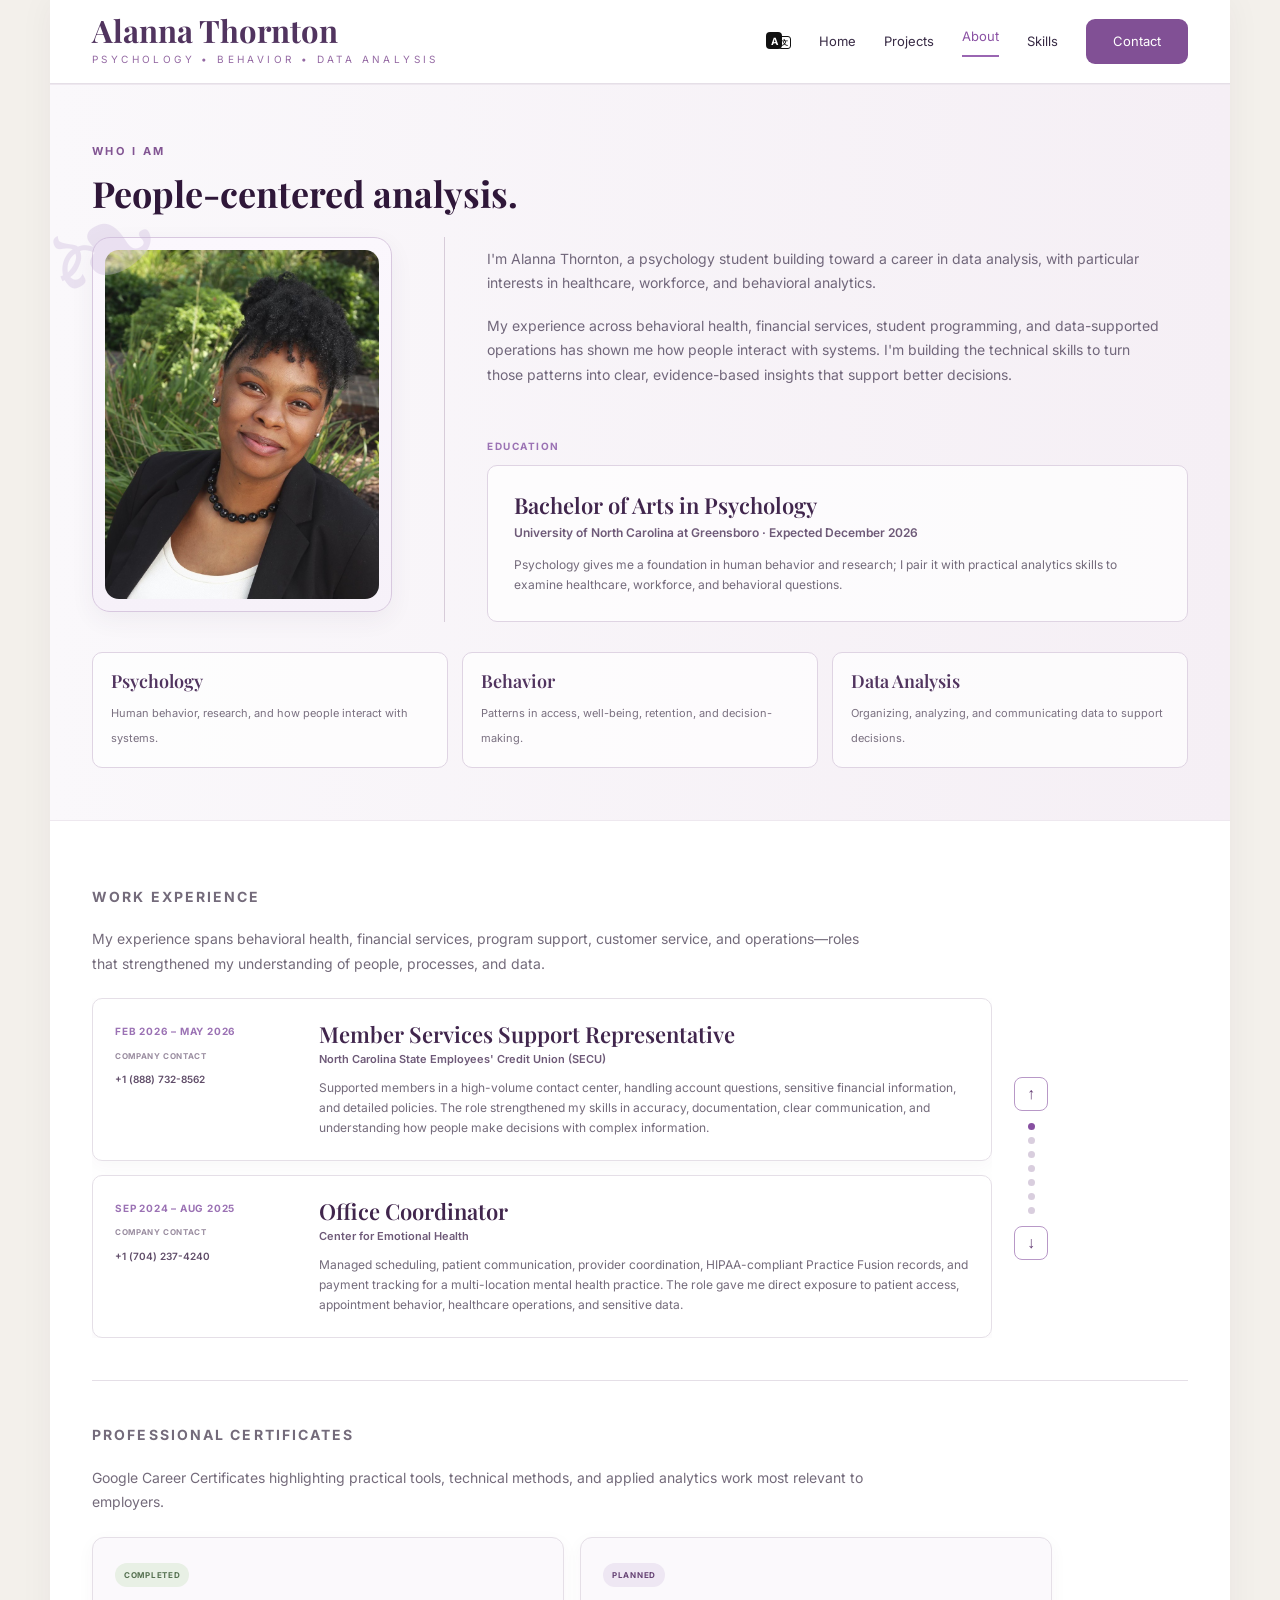
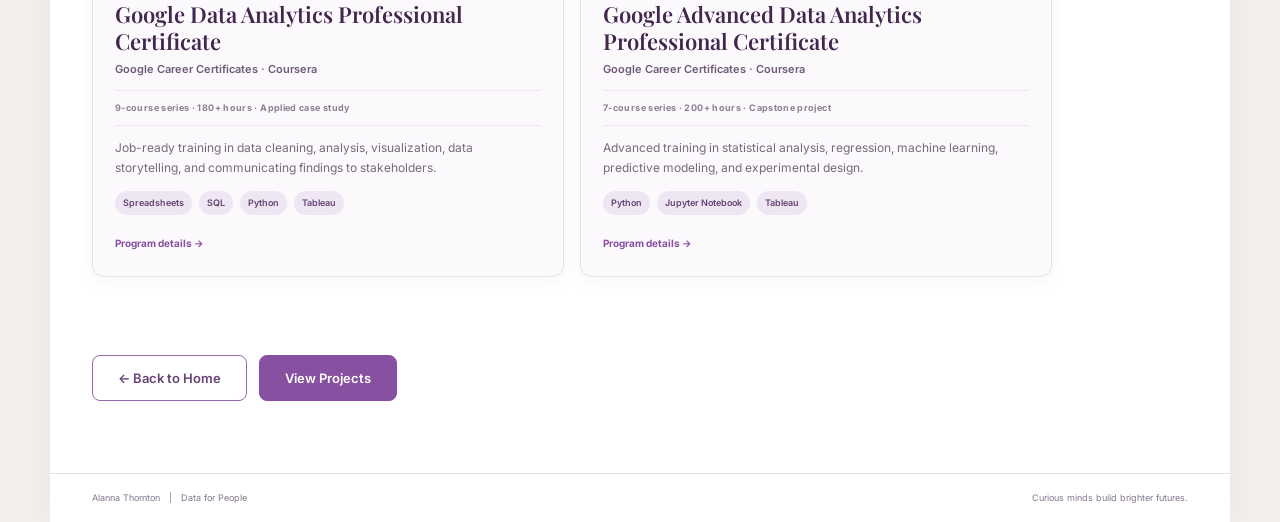
==== commit 33969b84: "Remove work and certificate subtitle headings" ====
--- a/about.html
+++ b/about.html
@@ -75,9 +75,8 @@
 </div>
 </section>
 <div class="about-page">
-<section class="about-section" id="work-experience" aria-labelledby="experience-heading">
+<section class="about-section" id="work-experience">
 <p class="section-label">WORK EXPERIENCE</p>
-<h2 id="experience-heading">Experience across psychology, behavior, data, operations, and event coordination.</h2>
 <p>My experience spans behavioral health, financial services, program support, customer service, and operations—roles that strengthened my understanding of people, processes, and data.</p>
 <div class="experience-list">
 <article class="experience-card">
@@ -110,9 +109,8 @@
 </article>
 </div>
 </section>
-<section class="about-section" id="certificates" aria-labelledby="certificates-heading">
+<section class="about-section" id="certificates">
 <p class="section-label">PROFESSIONAL CERTIFICATES</p>
-<h2 id="certificates-heading">Google training in applied data analytics.</h2>
 <p>Google Career Certificates highlighting practical tools, technical methods, and applied analytics work most relevant to employers.</p>
 <div class="certificate-grid">
 <article class="certificate-card">
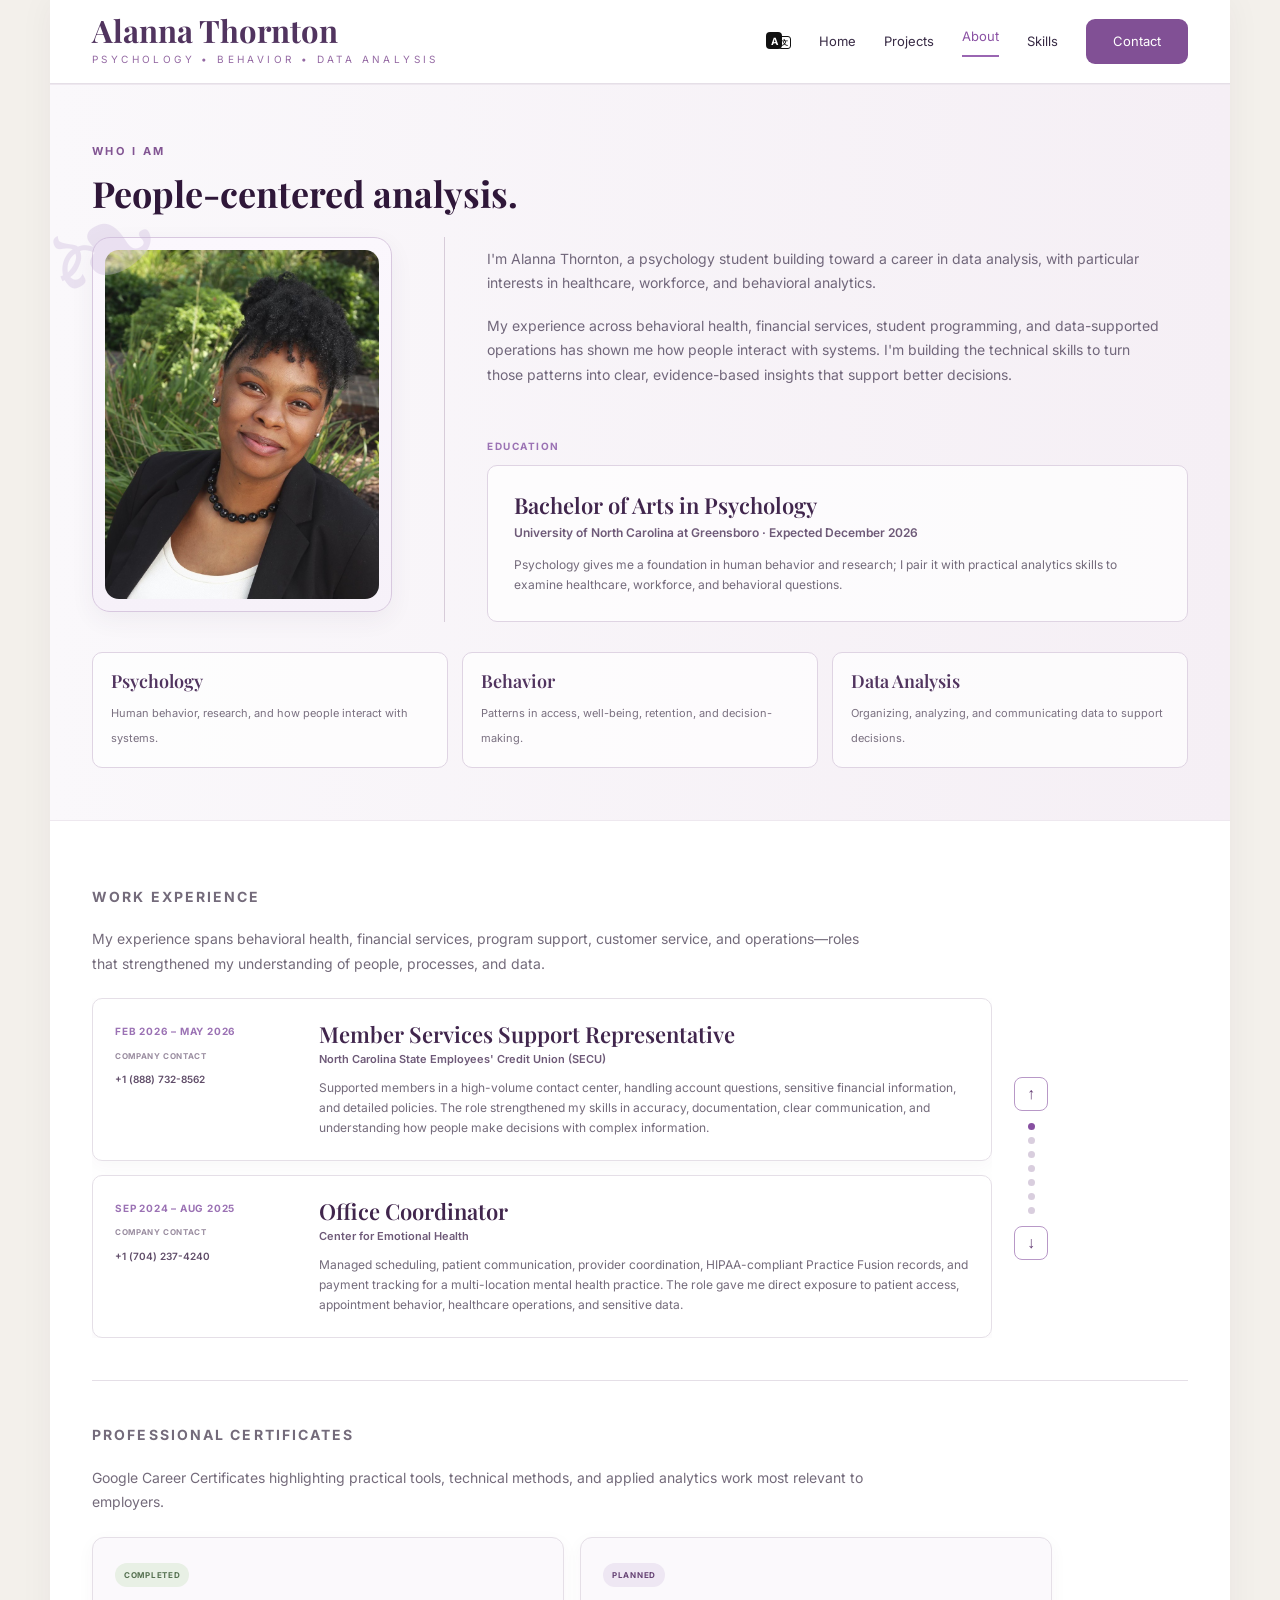
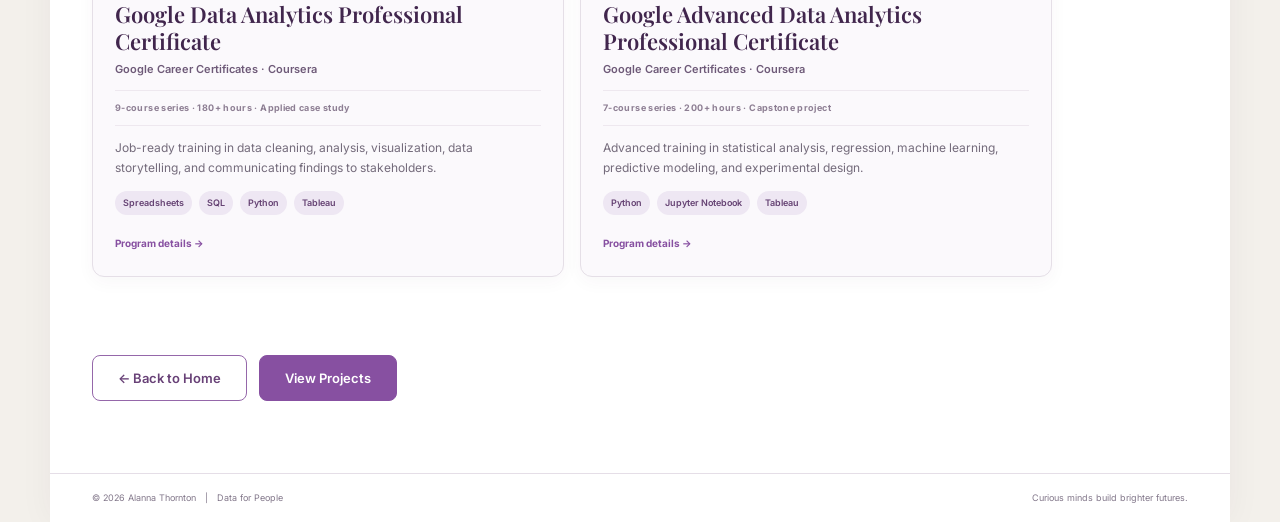
==== commit 1888adb6: "Add copyright year to portfolio footer" ====
--- a/about.html
+++ b/about.html
@@ -11,9 +11,9 @@
 <link rel="stylesheet" href="styles.css?v=20260917-4">
 <link rel="stylesheet" href="nav.css?v=4">
 <link rel="stylesheet" href="about.css?v=12">
-<script src="language.js?v=2" defer></script>
-<script src="contact-language.js?v=1" defer></script>
-<script src="about-page-language.js?v=2" defer></script>
+<script src="language.js?v=3" defer></script>
+<script src="contact-language.js?v=3" defer></script>
+<script src="about-page-language.js?v=3" defer></script>
 <script src="about-title-fix.js?v=2" defer></script>
 <script src="experience-carousel.js?v=3" defer></script>
 </head>
@@ -136,7 +136,7 @@
 <div class="page-actions"><a class="btn outline" href="index.html">← Back to Home</a><a class="btn primary" href="projects.html">View Projects</a></div>
 </div>
 </main>
-<footer><span>Alanna Thornton &nbsp; | &nbsp; Data for People</span><span>Curious minds build brighter futures.</span></footer>
+<footer><span>© 2026 Alanna Thornton &nbsp; | &nbsp; Data for People</span><span>Curious minds build brighter futures.</span></footer>
 </div>
 </body>
 </html>
